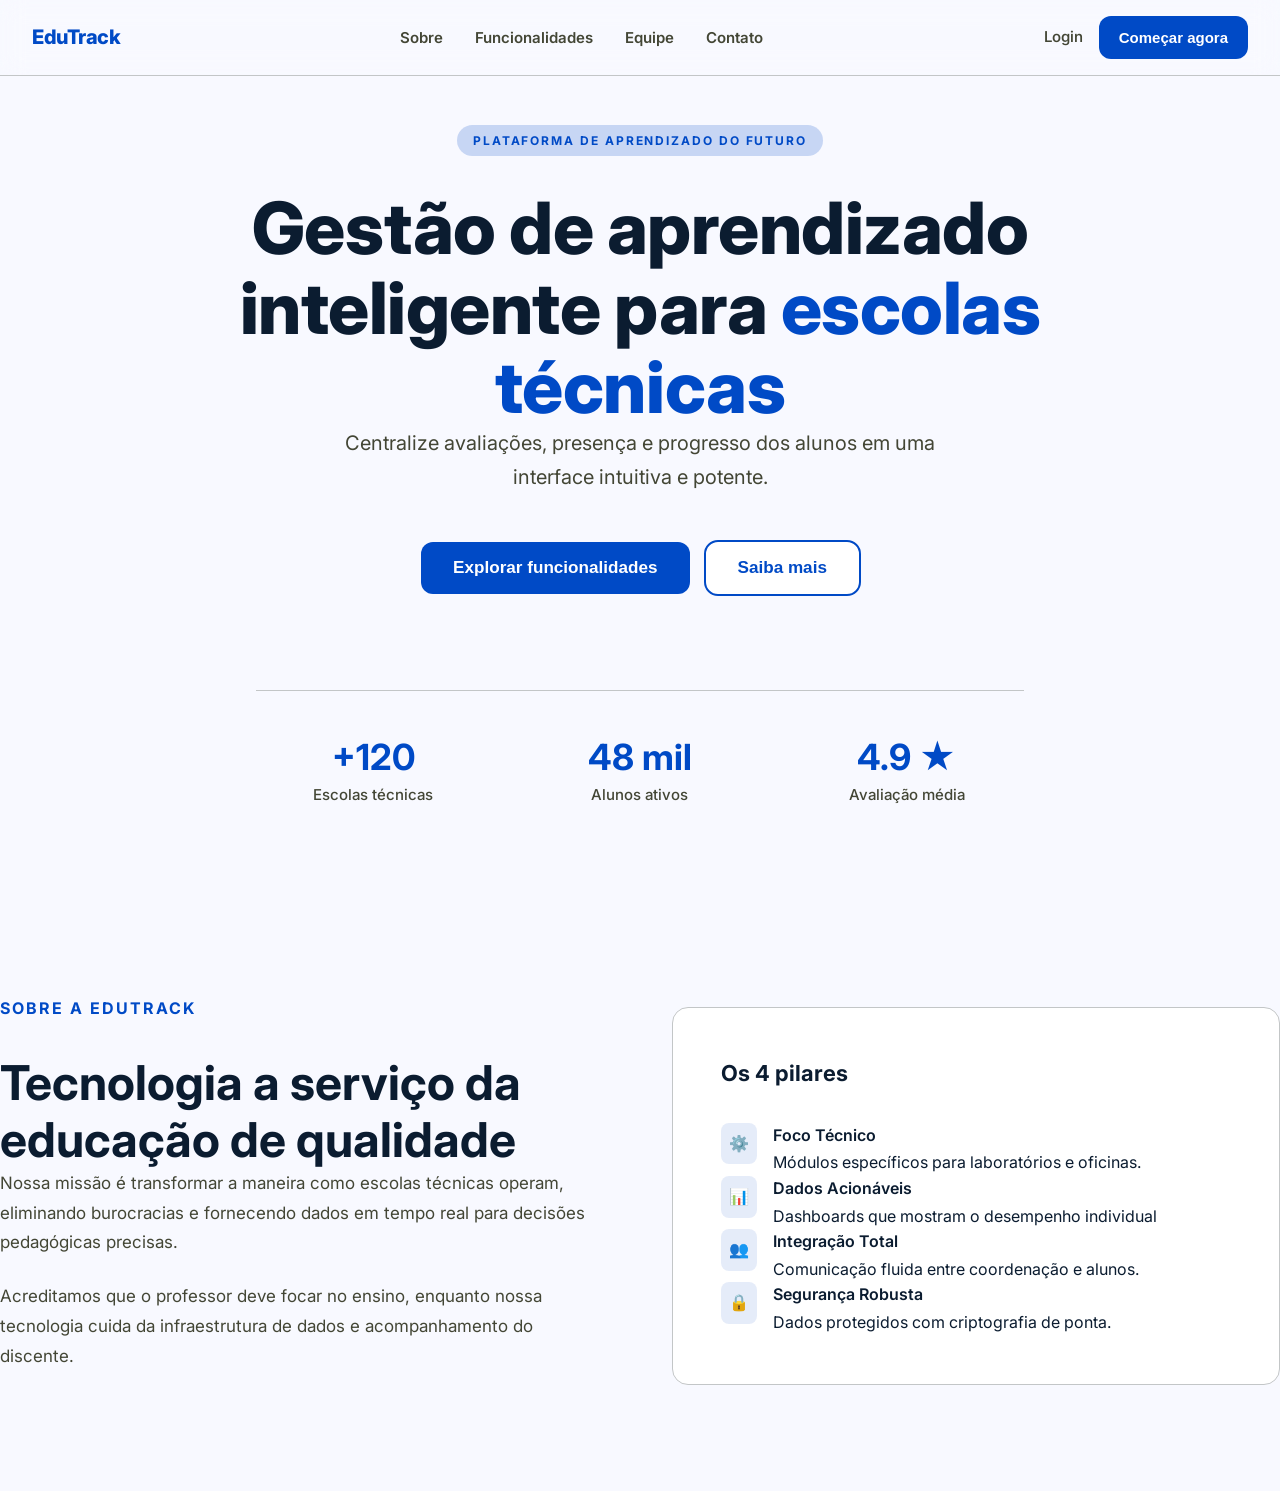
==== aula04-landingPage/index.html @ e6868b54 "Criação de landing page, adicionando elementos" ====
<!DOCTYPE html>
<html lang="pt-br">

<head>
    <meta charset="UTF-8">
    <meta name="viewport" content="width=device-width, initial-scale=1.0">
    <link rel="preconnect" href="https://fonts.googleapis.com">
    <link rel="preconnect" href="https://fonts.gstatic.com" crossorigin>
    <link
        href="https://fonts.googleapis.com/css2?family=Inter:ital,opsz,wght@0,14..32,100..900;1,14..32,100..900&display=swap"
        rel="stylesheet">
    <link rel="stylesheet" href="style.css">
    <title>Landing Page EduTrack</title>
</head>

<body>

    <header class="navbar">
        <nav class="navbar-inner">
            <a href="#" class="navbar-logo">EduTrack</a>
            <ul class="navbar-links">
                <li><a href="#sobre">Sobre</a></li>
                <li><a href="#funcionalidades">Funcionalidades</a></li>
                <li><a href="#equipe">Equipe</a></li>
                <li><a href="#contato">Contato</a></li>
            </ul>

            <div class="navbar-botoes">
                <a href="#login" class="navbar-login-link">Login</a>
                <button class="navbar-button">Começar agora</button>
            </div>

        </nav>

    </header>

    <main>

        <section class="hero">
            <span class="hero-label">Plataforma de aprendizado do futuro
            </span>
            <h1 class="hero-titulo">
                Gestão de aprendizado inteligente para <span>escolas técnicas</span>
            </h1>
            <p class="hero-subtitulo">Centralize avaliações, presença e progresso dos alunos em uma interface intuitiva
                e potente.</p>

            <div class="hero-botoes">
                <button class="btn-funcionalidades">Explorar funcionalidades</button>
                <button class="btn-saiba-mais">Saiba mais</button>
            </div>

            <div class="hero-estatisticas">
                <!-- Primeiro item -->
                <div class="hero-estatisticas-item">
                    <span class="dados-numeros">+120</span>
                    <span class="dados-descricao">Escolas técnicas</span>
                </div>
                <!-- Segundo item -->
                <div class="hero-estatisticas-item">
                    <span class="dados-numeros">48 mil</span>
                    <span class="dados-descricao">Alunos ativos</span>
                </div>
                <!-- Terceiro item -->
                <div class="hero-estatisticas-item">
                    <span class="dados-numeros">4.9 ★</span>
                    <span class="dados-descricao">Avaliação média</span>
                </div>
            </div>

        </section>

        <section class="sobre">
            <div class="container">
                <div class="sobre-texto">
                    <!-- Início Primeira Coluna -->
                    <span>Sobre a EduTrack
                    </span>
                    <h2 class="sobre-titulo">Tecnologia a serviço da educação de qualidade</h2>
                    <p class="sobre-paragrafo">Nossa missão é transformar a maneira como escolas técnicas operam,
                        eliminando burocracias e fornecendo dados em tempo real para decisões pedagógicas precisas.</p>
                    <p class="sobre-paragrafo">Acreditamos que o professor deve focar no ensino, enquanto nossa
                        tecnologia cuida da infraestrutura de dados e acompanhamento do discente.</p>

                </div> <!--  Final Primeira Coluna -->
                <!-- Início segunda coluna -> Coluna dos pilares -->
                <div class="sobre-pilares">
                    <h3 class="sobre-pilares-titulo">
                        Os 4 pilares
                    </h3>
                    <ul class="pilar-lista">
                        <li class="pilar">
                            <div class="pilar-icone">⚙️</div>
                            <div>
                                <strong class="pilar-titulo">Foco Técnico</strong>
                                <span class="pilar-descricao">Módulos específicos para laboratórios e oficinas.</span>
                            </div>
                        </li>

                        <li class="pilar">
                            <div class="pilar-icone">📊</div>
                            <div>
                                <strong class="pilar-titulo">Dados Acionáveis</strong>
                                <span class="pilar-descricao">Dashboards que mostram o desempenho individual</span>
                            </div>
                        </li>

                        <li class="pilar">
                            <div class="pilar-icone">👥</div>
                            <div>
                                <strong class="pilar-titulo">
                                    Integração Total</strong>
                                <span class="pilar-descricao">Comunicação fluida entre coordenação e alunos.</span>
                            </div>
                        </li>

                        <li class="pilar">
                            <div class="pilar-icone">🔒</div>
                            <div>
                                <strong class="pilar-titulo">Segurança Robusta</strong>
                                <span class="pilar-descricao">Dados protegidos com criptografia de ponta.</span>
                            </div>
                        </li>
                    </ul>
                </div>
            </div>
        </section>
    </main>

</body>

</html>
---- aula04-landingPage/style.css ----
*{
    margin: 0;
    padding: 0;
    box-sizing: border-box;
}

/* Declaração das varáveis CSS (Custom Properties) */

:root{
    /* Cores da landing page */
    --cor-principal: #004ac6;
    --cor-principal-hover: #003AE8;
    --cor-fundo: #f8f9ff;
    --cor-branca: #FFFFFF;
    --cor-fundo-secundario: #eff4ff;
    --cor-azul-claro: #dce9ff;
    --cor-do-text: #0b1c30;
    --cor-text-suave: #434635;
    --cor-borda: #c3c6c7;

    /* Tipografia */

    --fonte-principal: 'Inter';

    /* Espaçamentos - Medida: rem */

    --espaco-xs: 0.5rem; /*8px*/
    --espaco-sm: 1rem; /*16px*/
    --espaco-md: 1.5rem; /*24px*/
    --espaco-lg: 2rem; /*32px*/
    --espaco-xl: 3rem; /*48px*/
    --espaco-xxl: 6rem; /*96px*/

    /* Bordas arredondadas */
    --raio-sm: 0.5rem;
    --raio-md: 0.75rem;
    --raio-lg: 1rem;



}

body {
    font-family: var(--fonte-principal);
    background-color: var(--cor-fundo);
    color: var(--cor-do-text);
    line-height: 1.6;

}

.navbar{
    /* Fixa o elemento na tela */
    position: fixed;
    top: 0;
    left: 0;
    width: 100%;
    z-index: 99999 ;  /*Posicionamento dos itens em camada FRENTE - SOBREPOSTO */
    backdrop-filter: blur(12px); /* Efeito de vidro opaco */
    border-bottom: 1px solid var(--cor-borda);
    
}

.navbar-inner {
    display: flex;
    justify-content: space-between;
    align-items: center;
    max-width: 1280px;
    margin: 0 auto; /* Centraliza o elemento horizontalmente */
    padding: var(--espaco-sm) var(--espaco-lg);


}

.navbar-logo {
    font-size: 1.25rem;
    font-weight: 800;
    color: var(--cor-principal);
    text-decoration: none;
    letter-spacing: -0.03rem;

}

.navbar-links {
    display: flex;
    list-style: none;
    gap: var(--espaco-lg);
}

.navbar-links a {
    text-decoration: none;
    color: var(--cor-text-suave);
    font-size: 0.9375rem;
    font-weight: 600;

}
/*Comportamento quando passa o mouse por cima*/
.navbar-links a:hover {
    color: var(--cor-principal);
}
.navbar-botoes {
    display: flex;
    align-items: center;
    gap: var(--espaco-sm);
}

.navbar-button {
    background-color: var(--cor-principal);
    border: none;
    color: var(--cor-branca);
    font-size: 0.9375rem;
    font-weight: 700;
    padding: 0.8rem 1.25rem;
    border-radius: var(--raio-md);
    cursor: pointer; /*Mãozinha aparecendo no botão*/
    transition: all 0.15s ease;



}
/*Dentro do hover só adicionamos o que será alterado*/
.navbar-button:hover{
    background-color: var(--cor-principal-hover);
    transform: scale(1.05);
}

.navbar-login-link{
    text-decoration:none;
    color:var(--cor-text-suave);
    font-weight: 550;
    font-size: 0.9375rem;

}

.navbar-login-link:hover{
    color:var(--cor-principal-hover)
}

.hero{
    /*vh= viewport height. 100vh = altura total da janela*/
    min-height: 100vh;
    display: flex;
    flex-direction: column;
    align-items: center;
    justify-content: center;
    padding: var(--espaco-lg) var(--espaco-xxl);
}
.hero-label{
    display: inline-block;
    /* background-color: #0049c659 ; */
    background-color: color-mix(in srgb, var(--cor-principal) 20%, transparent);
    border-radius: var(--raio-lg);
    text-transform: uppercase;
    color: var(--cor-principal);
    font-size: 0.75rem;
    font-weight: 700;
    letter-spacing: 0.12rem;
    padding: 0.375rem 1rem;
margin: var(--espaco-lg);
}
.hero-titulo {
    /* clamp(mínimo,ideal,máximo da fonte) siginifica:
    - Nunca menor que o "mínimo" - em telas pequenas
    - Tamanho ideal 
    - Nunca maior que "máximo" - em telas grades
    */
    font-size: clamp(2.5rem, 5.7rem, 4.5rem);
    font-weight: 800;
    line-height: 1.1;
    letter-spacing: -0.03rem;
    color: var(--cor-do-text);
    max-width: 56rem;
    text-align: center;
}
.hero-titulo span{
    color:var(--cor-principal) ;
}

.hero-subtitulo {
    font-size: clamp(1rem, 1.875rem, 1.25rem);
    color: var(--cor-text-suave);
    max-width: 42rem;
    line-height: 1.7;
    margin-bottom: var(--espaco-xl);
    text-align: center;
}
.hero-botoes{
    display:flex;
    gap: var(--espaco-sm);
    margin-bottom: var(--espaco-xxl);
}

.btn-funcionalidades{
        background-color: var(--cor-principal);
    border: none;
    color: var(--cor-branca);
    font-size: 1.07rem;
    font-weight: 700;
    padding: 1rem 2rem;
    border-radius: var(--raio-md);
    cursor: pointer; /*Mãozinha aparecendo no botão*/
    transition: all 0.15s ease;
}

.btn-funcionalidades:hover{    background-color: var(--cor-principal-hover);
    transform: scale(1.05);
}
.btn-saiba-mais{
        background-color: var(--cor-branca);
    border: none;
    outline: 2px solid var(--cor-principal);
    color: var(--cor-principal);
    font-size: 1.07rem;
    font-weight: 700;
    padding: 1rem 2rem;
    border-radius: var(--raio-md);
    cursor: pointer; /*Mãozinha aparecendo no botão*/
    transition: all 0.15s ease;
}
.btn-saiba-mais:hover{  
    transform: scale(1.05);
}

.hero-estatisticas{
    display: grid;
    grid-template-columns: repeat(3, 1fr);
    gap: var(--espaco-lg);
    width: 100%;
    max-width: 48rem;
    padding-top: var(--espaco-xl);
    border-top: 1px solid var(--cor-borda);


}

.hero-estatisticas-item{
    display:flex;
    flex-direction: column;
    align-items: center;
    gap: var(--espaco-xs);
    
}

.dados-numeros{
font-size: 2.25rem;
color: var(--cor-principal);
font-weight: 700;
line-height: 1;

}

.dados-descricao{
    font-size: 0.9375rem;
    color: var(--cor-text-suave);
    font-weight: 500;
}

.sobre{
    padding: var(--espaco-xxl) 0;
    
}

.sobre .container{
    display: grid;
    grid-template-columns: 1fr 1fr;
    /* 1f 1f -> Duas colunas de tamanhos iguais */
    gap: 4rem;
    align-items: center;
    max-width: 1280px;
    margin: 0 auto;
}
.sobre-texto span{
    text-transform: uppercase;
    color: var(--cor-principal);
    font-weight: 700;
    letter-spacing: 2px;
    margin-bottom: var(--espaco-lg);

}
.sobre-titulo{
    font-size: clamp(1.75rem, 3rem, 3rem);
    font-weight: 700;
    line-height: 1.2;
    color: var(--cor-do-text);
    margin-top: var(--espaco-lg);
}

.sobre-paragrafo{
    font-size: 1.0625rem;
    color: var(--cor-text-suave);
    line-height: 1.75;
    margin-bottom: var(--espaco-md);
}

.sobre-pilares{
    background-color: var(--cor-branca);
    border: 1px solid var(--cor-borda);
    border-radius: var(--raio-lg);
    padding: var(--espaco-xl);

}

.sobre-pilares-titulo{
    font-size: 1.375rem;
    font-weight: 700;
    color: var(--cor-do-text);
    margin-bottom: var(--espaco-lg);

}

.pilares-lista {
    list-style: none;
    display: flex;
    flex-direction: column;
    gap: var(--espaco-md);

}
.pilar{ 
    display: flex;
    align-items: start;
    gap: var(--espaco-sm)

}

.pilar-icone{
    background-color: color-mix(in srgb, var(--cor-principal) 10%, transparent);
    padding: var(--espaco-xs);
    border-radius: var(--raio-sm);
}

.pilar-titulo{
    display: block;
    font-weight: 600;
    color: var(--cor-do-text);
    margin-bottom: 2px;
}

.pilar-descicao{
    font-size: 0.875rem;
    color: var(--cor-text-suave);
    line-height: 1.5;
    
}
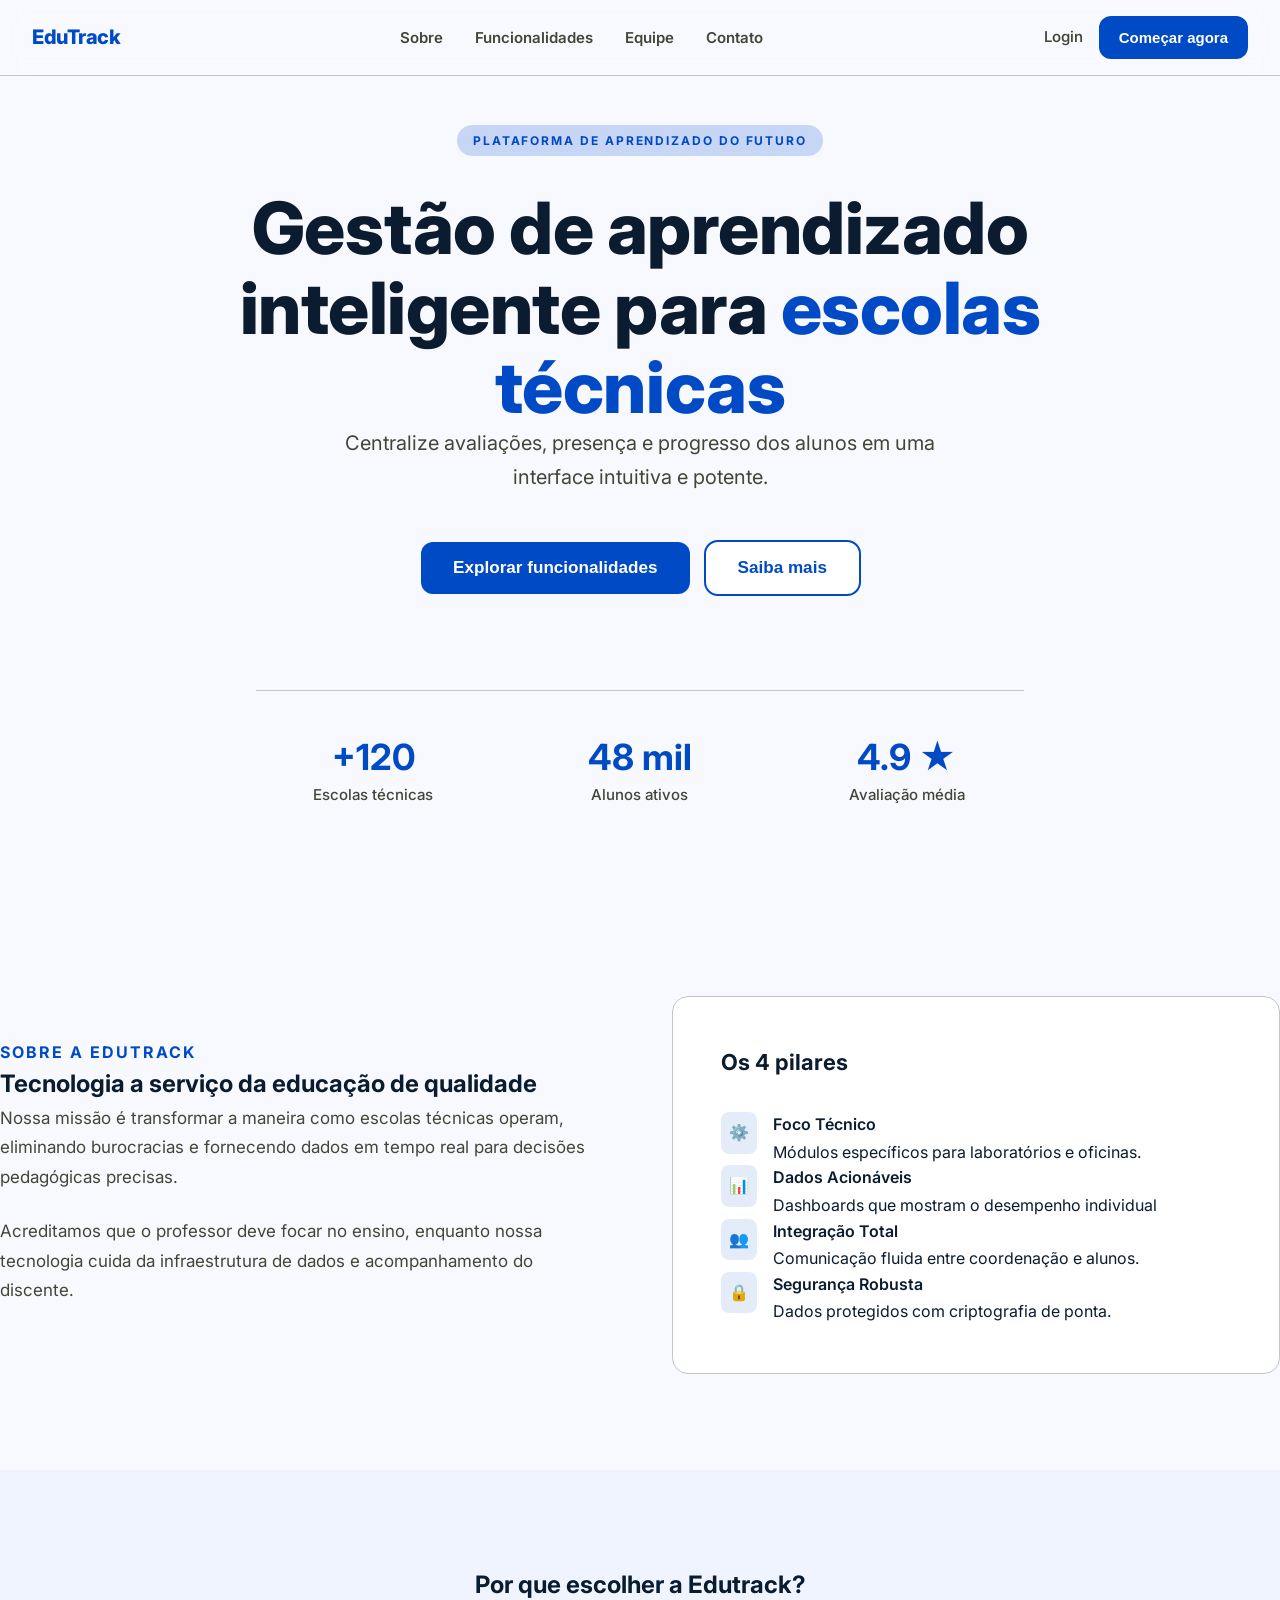
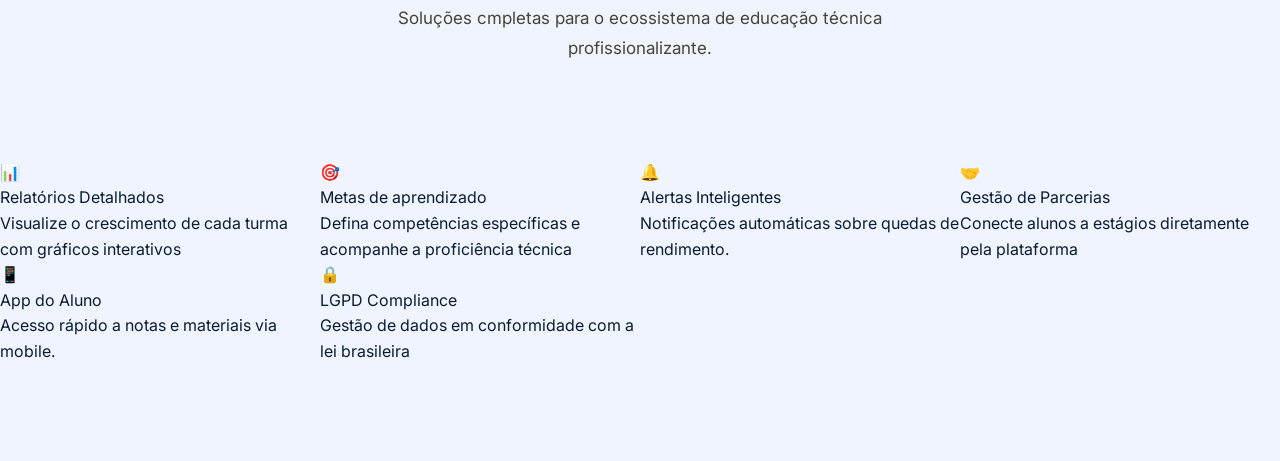
==== commit 3523bdec: "Adição de card grid" ====
--- a/aula04-landingPage/index.html
+++ b/aula04-landingPage/index.html
@@ -125,6 +125,64 @@
                 </div>
             </div>
         </section>
+
+        <section class="solucoes">
+            <div class="container">
+                <header class="solucoes-header">
+                    <h2>Por que escolher a Edutrack?</h2>
+                    <p class="solucoes-descricao">Soluções cmpletas para o ecossistema de educação técnica
+                        profissionalizante.</p>
+                </header>
+
+                <div class="cards-grid">
+
+
+                    <div class="card">
+                        <div class="card-icone">📊</div>
+                        <div class="card-titulo">Relatórios Detalhados</div>
+                        <p class="card-descricao">Visualize o crescimento de cada turma com gráficos interativos</p>
+                    </div>
+
+
+
+                    <div class="card">
+                        <div class="card-icone">🎯</div>
+                        <div class="card-titulo">Metas de aprendizado</div>
+                        <p class="card-descricao">Defina competências específicas e acompanhe a proficiência técnica</p>
+                    </div>
+
+
+                    <div class="card">
+                        <div class="card-icone">🔔</div>
+                        <div class="card-titulo">Alertas Inteligentes</div>
+                        <p class="card-descricao">Notificações automáticas sobre quedas de rendimento.</p>
+                    </div>
+
+
+                    <div class="card">
+                        <div class="card-icone">🤝</div>
+                        <div class="card-titulo">Gestão de Parcerias</div>
+                        <p class="card-descricao">Conecte alunos a estágios diretamente pela plataforma</p>
+                    </div>
+
+
+                    <div class="card">
+                        <div class="card-icone">📱</div>
+                        <div class="card-titulo">App do Aluno</div>
+                        <p class="card-descricao">Acesso rápido a notas e materiais via mobile.</p>
+                    </div>
+
+                    <div class="card">
+                        <div class="card-icone">🔒</div>
+                        <div class="card-titulo">LGPD Compliance</div>
+                        <p class="card-descricao">Gestão de dados em conformidade com a lei brasileira</p>
+                    </div>
+
+
+                </div>
+
+            </div>
+        </section>
     </main>
 
 </body>
--- a/aula04-landingPage/style.css
+++ b/aula04-landingPage/style.css
@@ -47,6 +47,13 @@
     line-height: 1.6;
 
 }
+.h2{
+    font-size: clamp(1.75rem, 3rem, 3rem);
+    font-weight: 700;
+    line-height: 1.2;
+    color: var(--cor-do-text);
+    margin-top: var(--espaco-lg);
+}
 
 .navbar{
     /* Fixa o elemento na tela */
@@ -276,13 +283,6 @@
     margin-bottom: var(--espaco-lg);
 
 }
-.sobre-titulo{
-    font-size: clamp(1.75rem, 3rem, 3rem);
-    font-weight: 700;
-    line-height: 1.2;
-    color: var(--cor-do-text);
-    margin-top: var(--espaco-lg);
-}
 
 .sobre-paragrafo{
     font-size: 1.0625rem;
@@ -339,4 +339,38 @@
     color: var(--cor-text-suave);
     line-height: 1.5;
     
+}
+
+
+.solucoes{
+    background-color: var(--cor-fundo-secundario);
+    padding: var(--espaco-xxl) 0;
+
+}
+
+.solucoes .container{
+    max-width: 1280px;
+    margin: 0 auto;
+
+}
+
+.solucoes-header{
+    text-align: center;
+    margin-bottom: var(--espaco-xxl);
+}
+
+.solucoes-descricao{
+    text-align: center;
+    font-size: 1.0625rem;
+    color: var(--cor-text-suave); 
+    line-height: 1.75;
+    margin: 0 auto;
+    max-width: 38rem;
+}
+
+.cards-grid{
+    display: grid;
+    /*Auto-fill: o grid cria quantas colunas couberem */
+    /*minmax(300,1fr): cada coluna tem no mínimo 300px e no máximo 1fr (distribui no espaço restante)*/
+    grid-template-columns: repeat(auto-fill, minmax(300px,1fr)) ;
 }
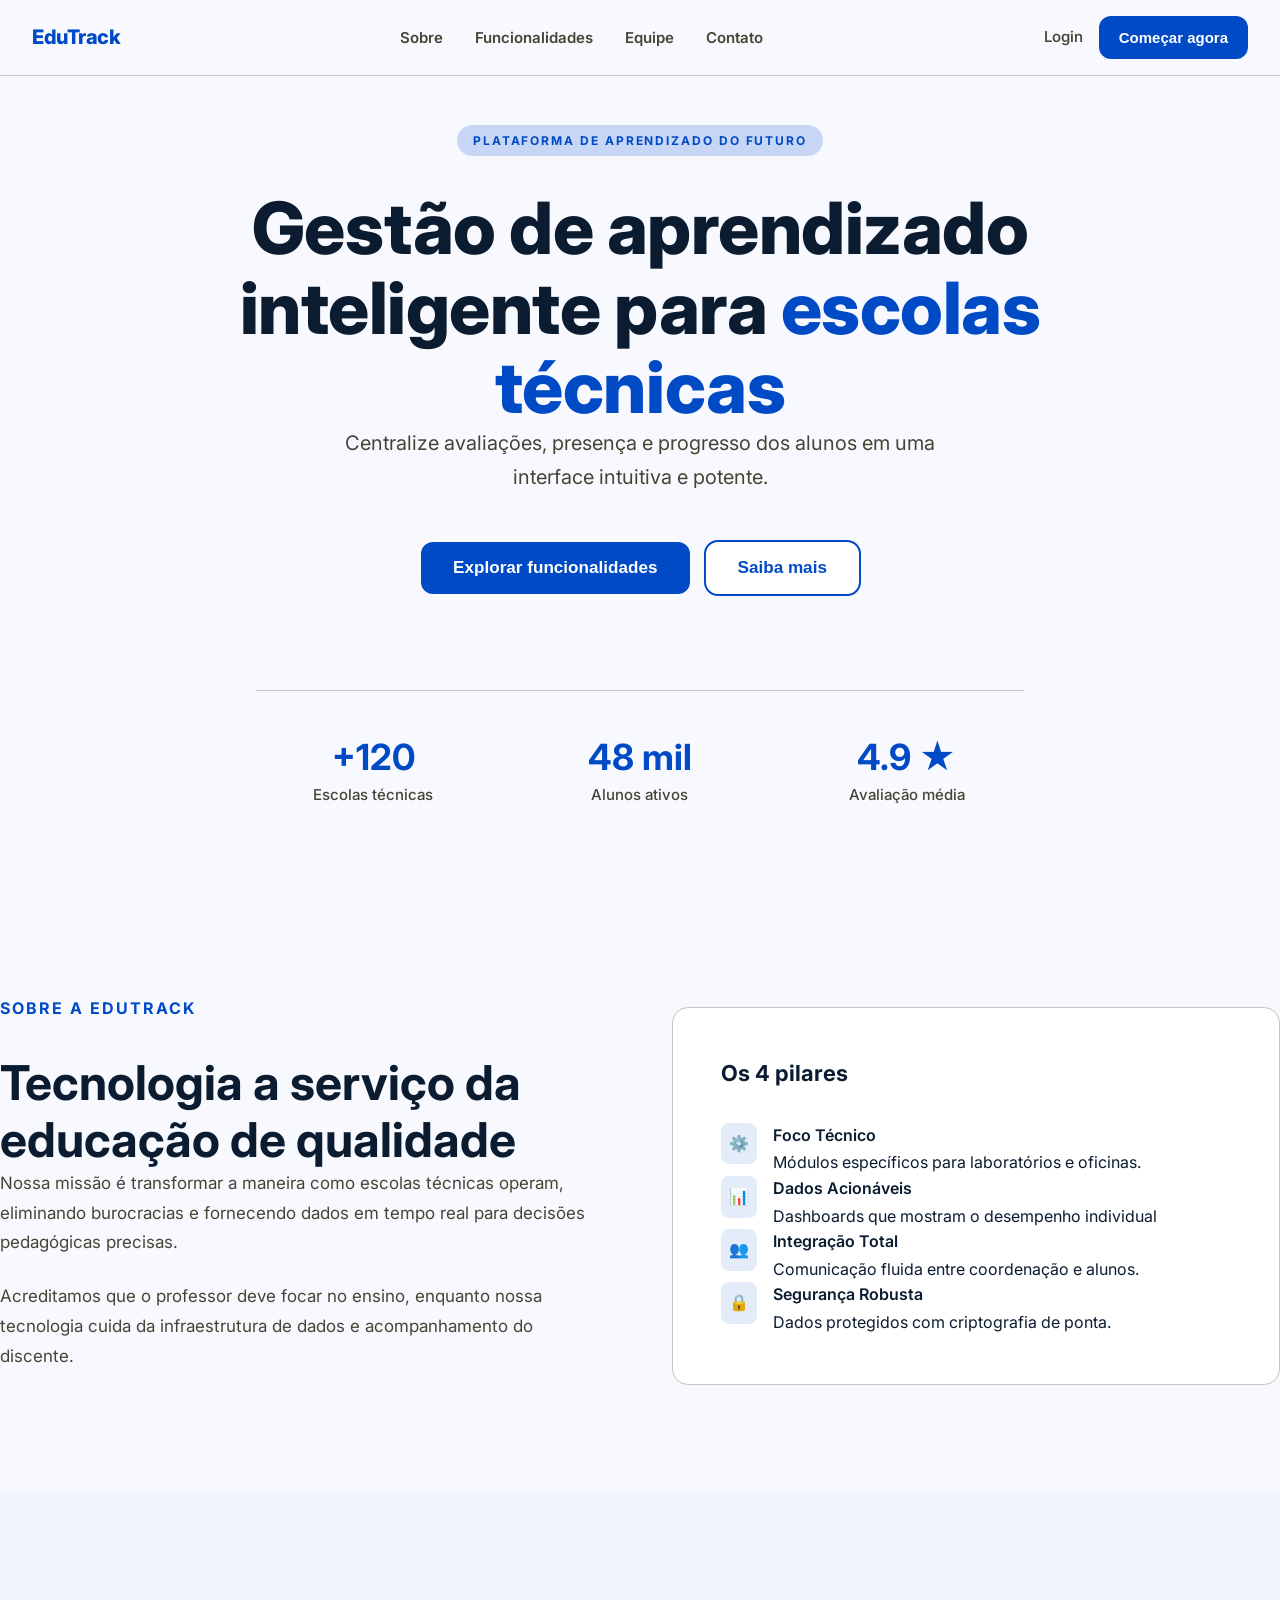
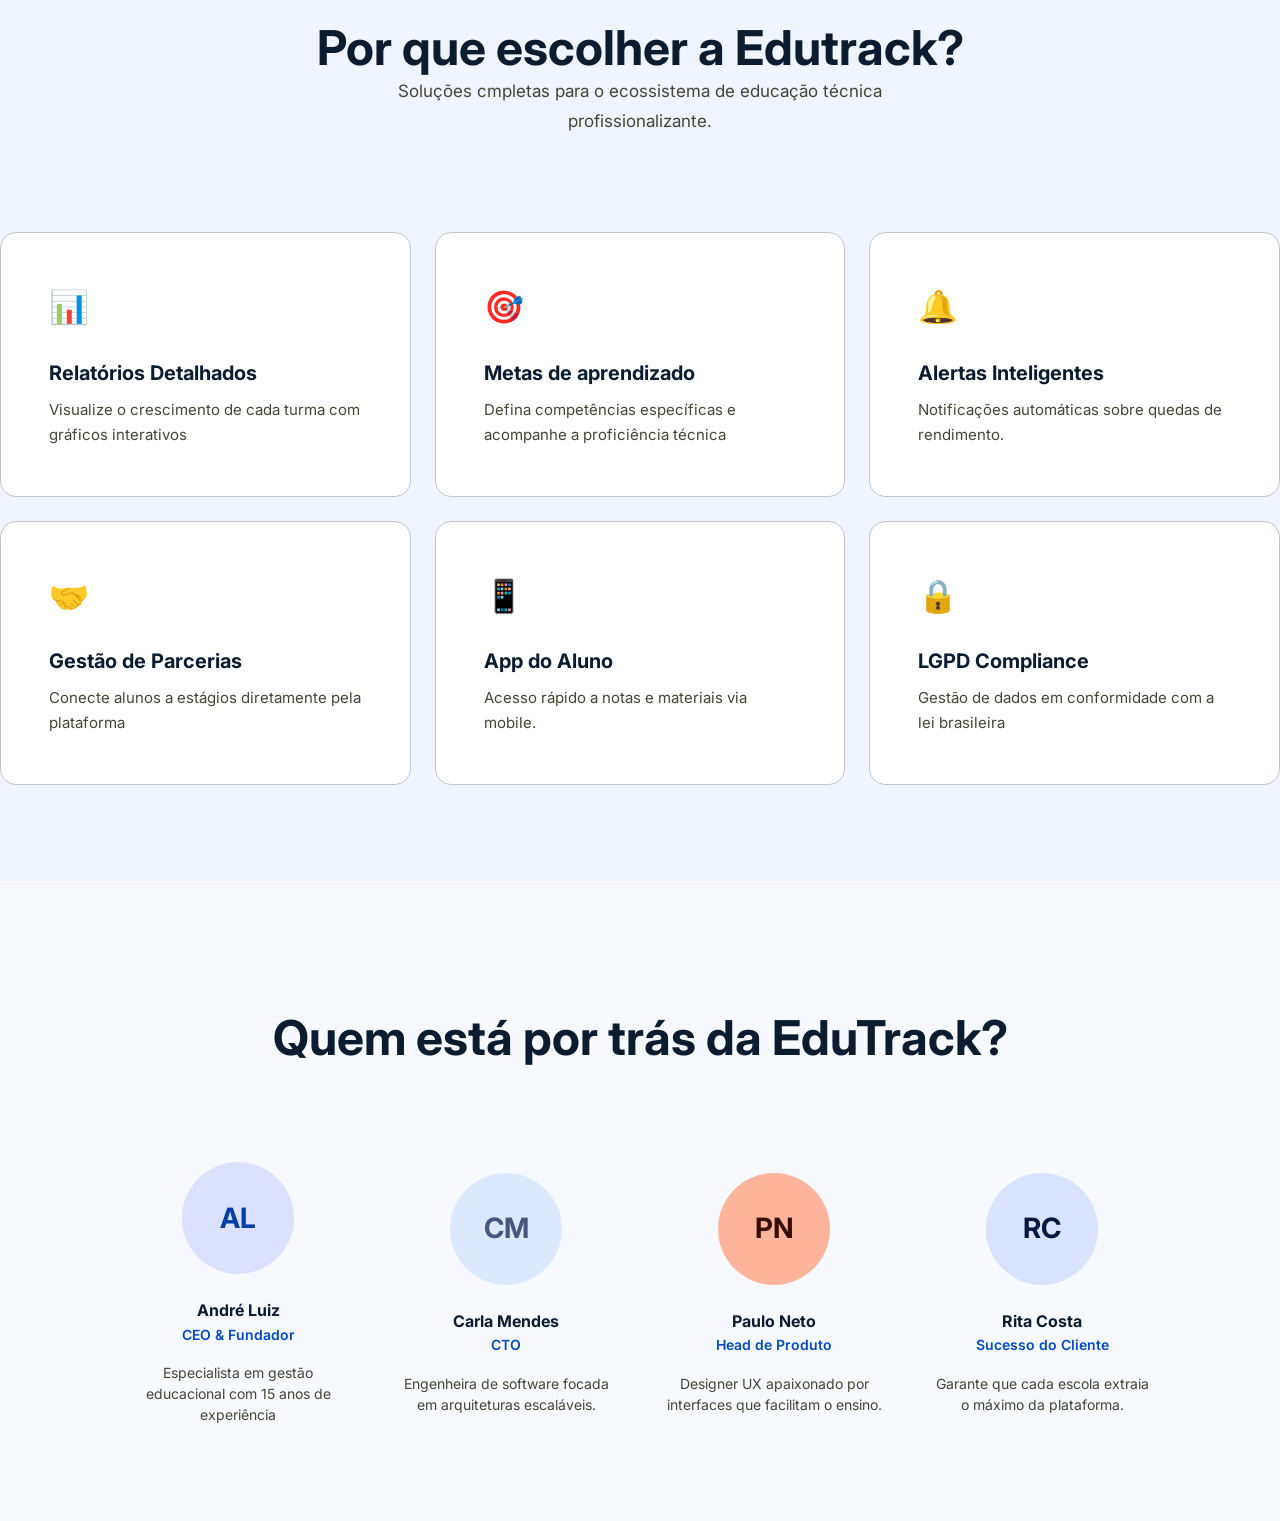
==== commit bd19c11e: "Adição de seção equipe" ====
--- a/aula04-landingPage/index.html
+++ b/aula04-landingPage/index.html
@@ -183,6 +183,55 @@
 
             </div>
         </section>
+
+        <section class="equipe">
+
+            <div class="container-equipe">
+                <h2>Quem está por trás da EduTrack?</h2>
+
+                <div class="dados-equipe">
+
+                    <div class="membro-equipe">
+
+                        <div class="avatar" style="background-color: #dbe1ff; color: #003ea8;">AL</div>
+                        <h4>André Luiz</h4>
+                        <span class="membro-cargo">CEO & Fundador</span>
+                        <p class="membro-descricao">Especialista em gestão educacional com 15 anos de experiência</p>
+
+
+                    </div>
+                    <div class="membro-equipe">
+
+                        <div class="avatar" style="background-color: #dce9ff; color: #465780;">CM</div>
+                        <h4>Carla Mendes</h4>
+                        <span class="membro-cargo">CTO</span>
+                        <p class="membro-descricao">Engenheira de software focada em arquiteturas escaláveis.</p>
+                    </div>
+
+
+                    <div class="membro-equipe">
+
+                        <div class="avatar" style="background-color: #ffb59c;color:#380c00 ;">PN</div>
+                        <h4>Paulo Neto</h4>
+                        <span class="membro-cargo">Head de Produto</span>
+                        <p class="membro-descricao">Designer UX apaixonado por interfaces que facilitam o ensino.</p>
+                    </div>
+
+
+                    <div class="membro-equipe">
+
+                        <div class="avatar" style="background-color: #d9e2ff;color: #051a40">RC</div>
+                        <h4>Rita Costa</h4>
+                        <span class="membro-cargo">Sucesso do Cliente</span>
+                        <p class="membro-descricao">Garante que cada escola extraia o máximo da plataforma.</p>
+                    </div>
+
+
+                </div>
+
+            </div>
+
+        </section>
     </main>
 
 </body>
--- a/aula04-landingPage/style.css
+++ b/aula04-landingPage/style.css
@@ -47,7 +47,7 @@
     line-height: 1.6;
 
 }
-.h2{
+h2{
     font-size: clamp(1.75rem, 3rem, 3rem);
     font-weight: 700;
     line-height: 1.2;
@@ -372,5 +372,104 @@
     display: grid;
     /*Auto-fill: o grid cria quantas colunas couberem */
     /*minmax(300,1fr): cada coluna tem no mínimo 300px e no máximo 1fr (distribui no espaço restante)*/
-    grid-template-columns: repeat(auto-fill, minmax(300px,1fr)) ;
-}+    grid-template-columns: repeat(auto-fill, minmax(400px,1fr));
+    gap: var(--espaco-md);
+}
+
+.card{
+    background-color: var(--cor-branca);
+    border: 1px solid var(--cor-borda);
+    border-radius: var(--raio-lg);
+    padding: var(--espaco-xl);
+    transition:transform 0.2s ease;
+
+}
+
+.card:hover{
+    transform: translateY(-6px);
+    box-shadow: 0 12px 40px #00000028;
+
+}
+
+.card-icone{
+    font-size: 2rem;
+    font-weight: 700;
+    margin-bottom: var(--espaco-md);
+}
+
+.card-titulo{
+    font-size: 1.25rem;
+    font-weight: 700;
+    color: var(--cor-do-text);
+    margin-bottom: var(--espaco-xs);
+}
+
+.card-descricao{
+    font-size: 0.9375rem;
+    color: var(--cor-text-suave);
+    line-height: 1.7;
+}
+
+
+/*EQUIPE******************/
+
+.equipe{
+    padding: var(--espaco-xxl) 0;
+}
+
+.container-equipe{
+    max-width: 1280px;
+    width: 100%;
+    margin: 0 auto;
+    text-align: center;
+    
+}
+
+.dados-equipe{
+    display: flex;
+    flex-wrap: wrap;
+    justify-content: center;
+    gap: var(--espaco-xl);
+    margin-top: var(--espaco-xxl);
+}
+.membro-equipe{
+    width: 100%;
+    max-width: 220px;
+    display: flex;
+    flex-direction: column;
+    align-items: center;
+    justify-content: center;
+
+}
+.avatar{
+    width: 112px;
+    height: 112px;
+    display: flex;  
+    justify-content: center;
+    align-items: center;
+    font-size: 1.75rem;
+    font-weight: 700;
+    border-radius: 50%;
+    margin-bottom: var(--espaco-md);
+}
+
+.avatar:hover{
+    transform: scale(1.2);
+    transition: ease 0.3s;
+
+}
+
+.membro-cargo{
+    font-size: 0.875rem;
+    color: var(--cor-principal);
+    font-weight: 600;
+    margin-bottom: var(--espaco-sm);
+}
+
+.membro-descricao{
+    font-size: 0.875rem;
+    color: var(--cor-text-suave);
+    line-height: 1.5;
+    text-align: center;
+}
+
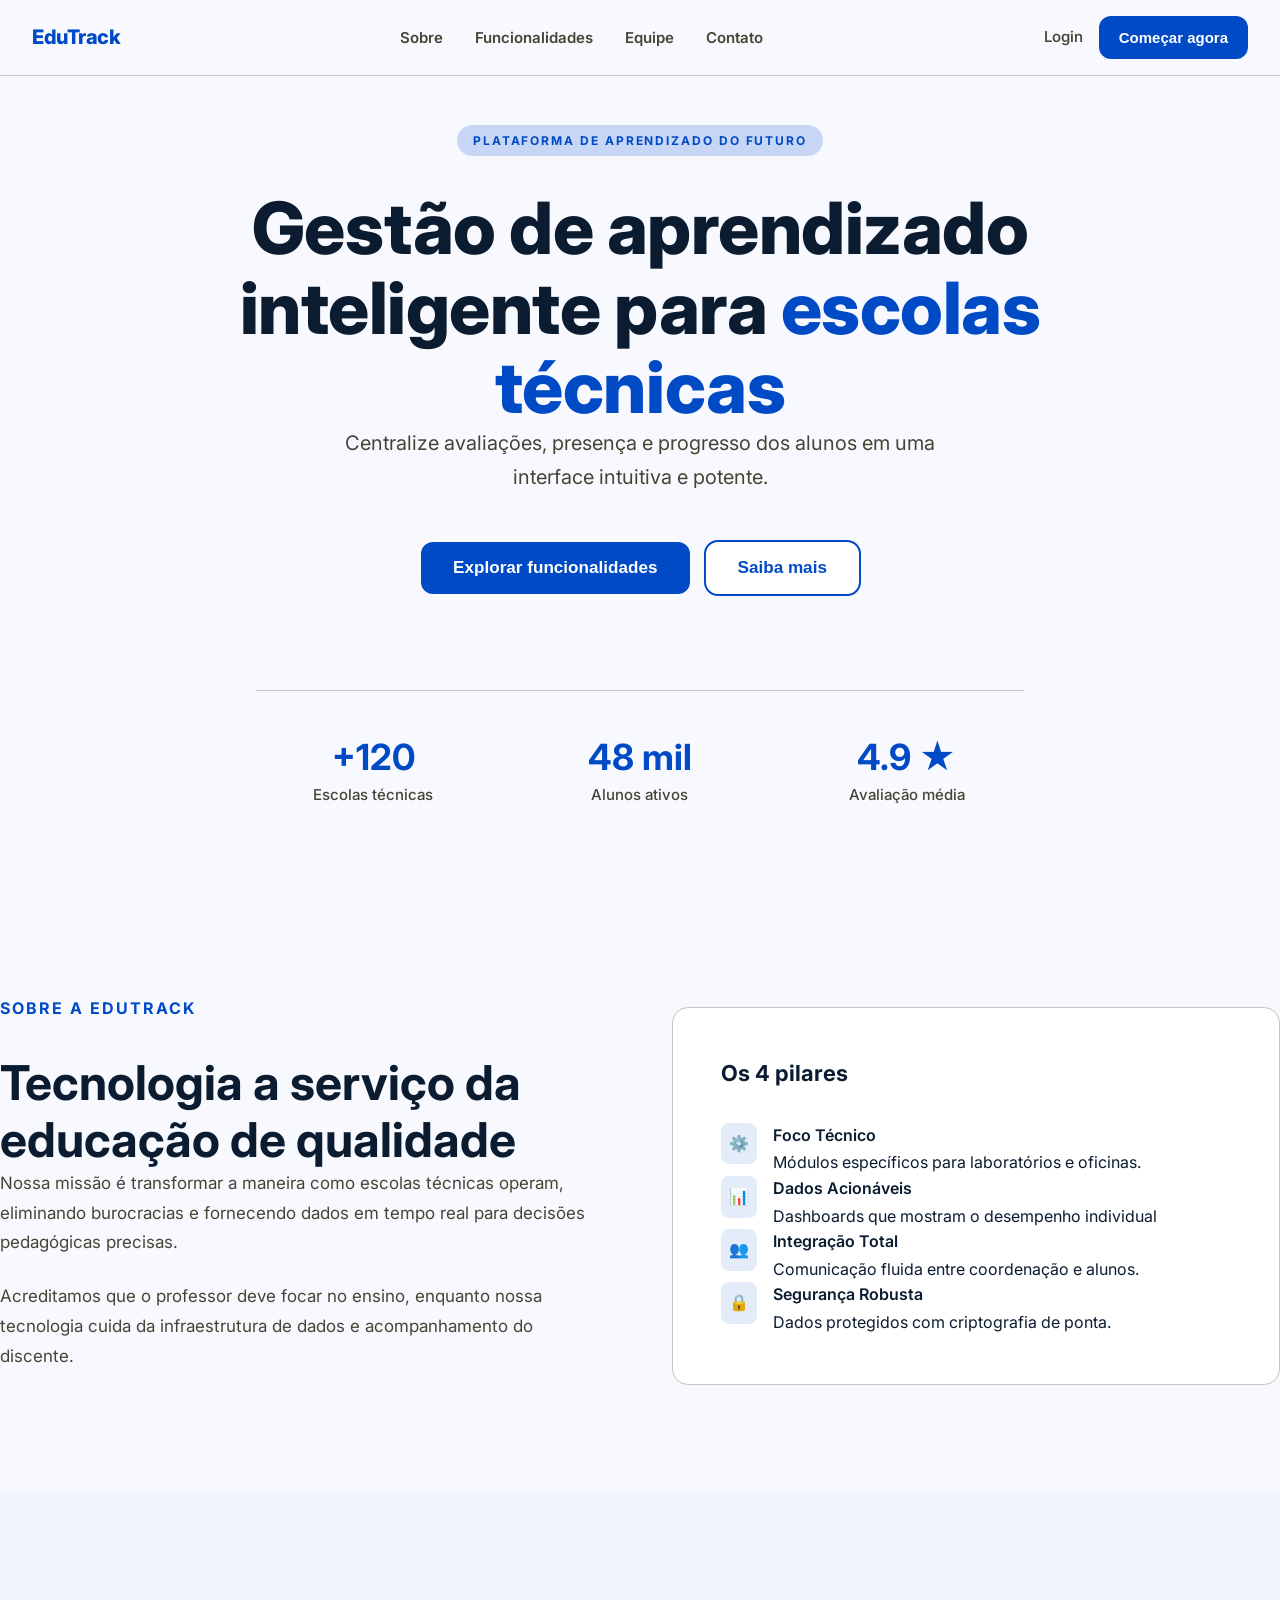
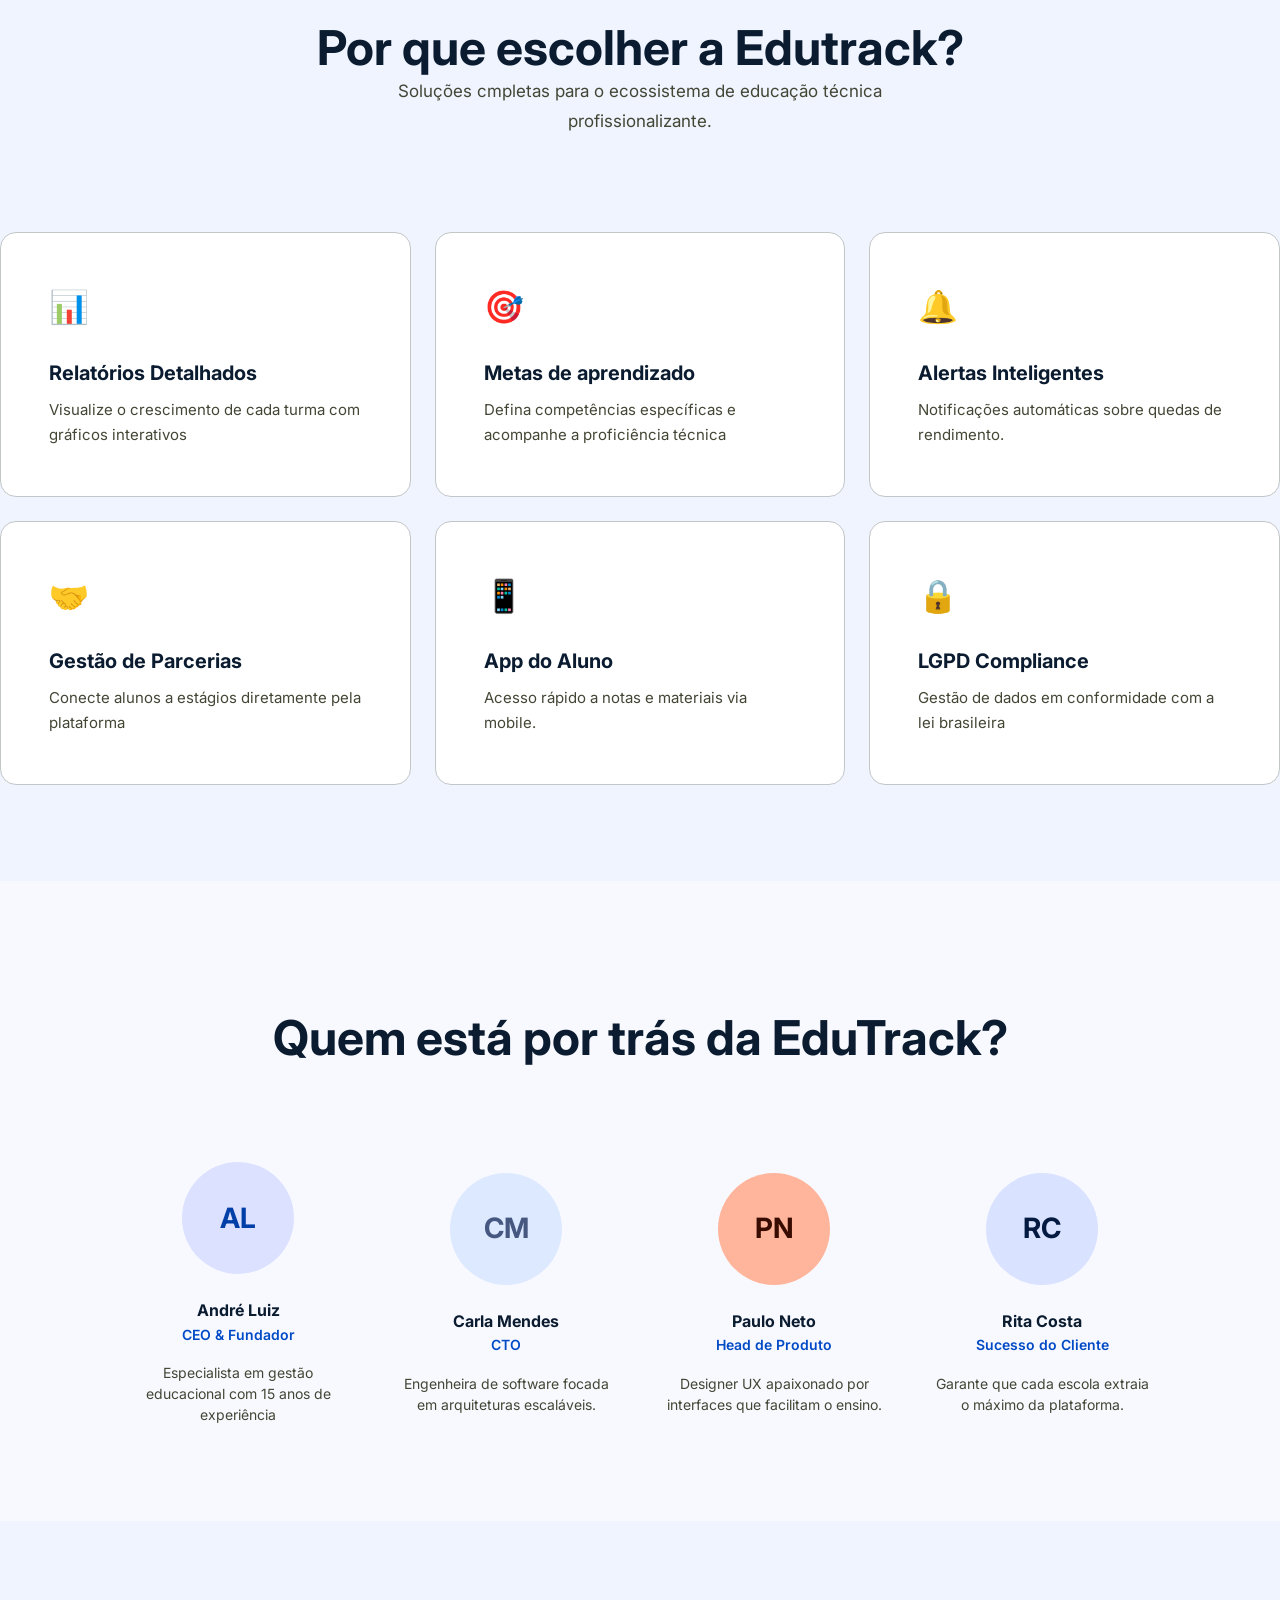
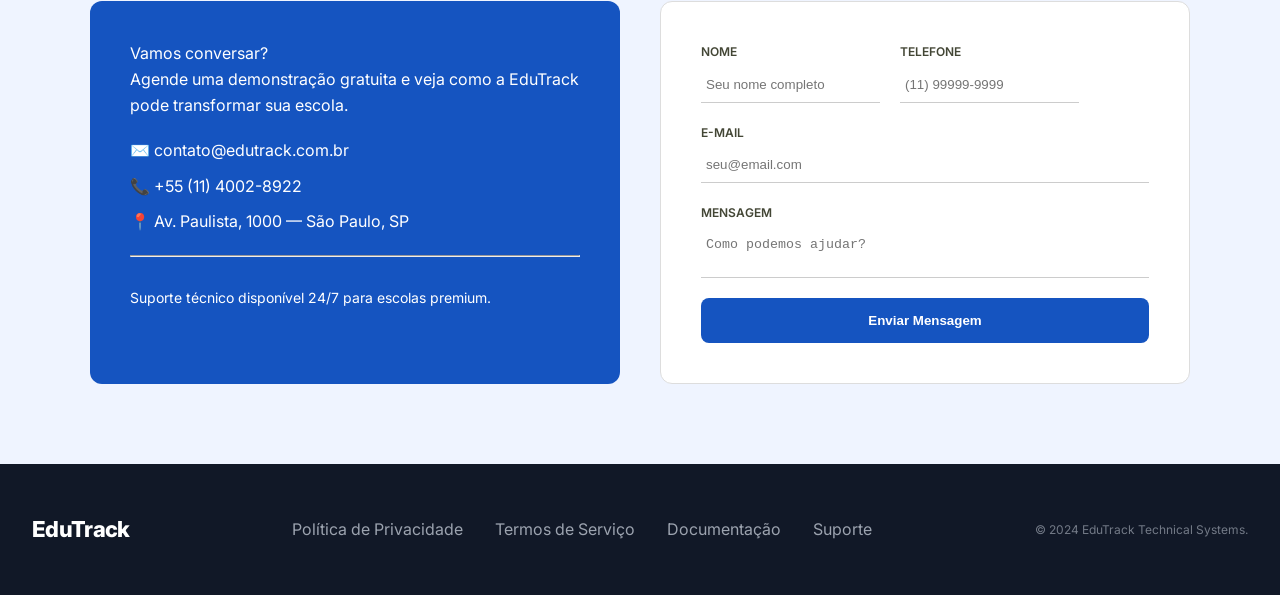
==== commit 9afc02b9: "adição contatos e footer" ====
--- a/aula04-landingPage/index.html
+++ b/aula04-landingPage/index.html
@@ -232,8 +232,82 @@
             </div>
 
         </section>
+
+        <section class="contato" id="contato">
+            <div class="contato__container">
+
+                <!-- LADO ESQUERDO (INFO) -->
+                <div class="contato__info">
+                    <h2">Vamos conversar?</h2>
+
+                        <p>
+                            Agende uma demonstração gratuita e veja como a EduTrack
+                            pode transformar sua escola.
+                        </p>
+
+                        <ul class="contato__lista">
+                            <li>✉️ contato@edutrack.com.br</li>
+                            <li>📞 +55 (11) 4002-8922</li>
+                            <li>📍 Av. Paulista, 1000 — São Paulo, SP</li>
+                        </ul>
+
+                        <hr>
+
+                        <p class="contato__rodape">
+                            Suporte técnico disponível 24/7 para escolas premium.
+                        </p>
+                </div>
+
+                <!-- LADO DIREITO (FORMULÁRIO) -->
+                <div class="contato__form">
+                    <form>
+
+                        <div class="form__linha">
+                            <div class="form__campo">
+                                <label for="nome">Nome</label>
+                                <input type="text" id="nome" placeholder="Seu nome completo" required>
+                            </div>
+
+                            <div class="form__campo">
+                                <label for="telefone">Telefone</label>
+                                <input type="tel" id="telefone" placeholder="(11) 99999-9999" required>
+                            </div>
+                        </div>
+
+                        <div class="form__campo">
+                            <label for="email">E-mail</label>
+                            <input type="email" id="email" placeholder="seu@email.com" required>
+                        </div>
+
+                        <div class="form__campo">
+                            <label for="mensagem">Mensagem</label>
+                            <textarea id="mensagem" placeholder="Como podemos ajudar?" required></textarea>
+                        </div>
+
+                        <button type="submit" class="btn-enviar">
+                            Enviar Mensagem
+                        </button>
+
+                    </form>
+                </div>
+
+            </div>
+        </section>
     </main>
 
+    <footer class="footer">
+        <div class="footer-inner">
+            <span class="logo-footer">EduTrack</span>
+            <nav class="nav-footer">
+                <a href="#">Política de Privacidade</a>
+                <a href="#">Termos de Serviço</a>
+                <a href="#">Documentação</a>
+                <a href="#">Suporte</a>
+            </nav>
+            <span class="footer-copy">© 2024 EduTrack Technical Systems.</span>
+        </div>
+    </footer>
+
 </body>
 
 </html>
--- a/aula04-landingPage/style.css
+++ b/aula04-landingPage/style.css
@@ -473,3 +473,152 @@
     text-align: center;
 }
 
+.contato {
+    background: var(--cor-fundo-secundario);
+    padding: 80px 20px;
+    display: flex;
+    justify-content: center;
+}
+ 
+.contato__container {
+    display: grid;
+    grid-template-columns: 1fr 1fr;
+    gap: 40px;
+    max-width: 1100px;
+    width: 100%;
+}
+ 
+/* LADO ESQUERDO */
+.contato__info {
+    background: #1554c0;
+    color: white;
+    padding: 40px;
+    border-radius: 12px;
+}
+ 
+.contato__info h2 {
+    font-size: 1.75rem;
+    color: white;
+    margin-bottom: 15px;
+}
+ 
+.contato__lista {
+    margin: 20px 0;
+    list-style: none;
+}
+ 
+.contato__lista li {
+    margin-bottom: 10px;
+}
+ 
+.contato__rodape {
+    margin-top: 30px;
+    font-size: 14px;
+}
+ 
+/* FORMULÁRIO */
+.contato__form {
+    background: #fff;
+    padding: 40px;
+    border-radius: 12px;
+    border: 1px solid #ddd;
+}
+ 
+.form__linha {
+    display: flex;
+    gap: 20px;
+    text-transform: uppercase;
+    align-items: start;
+    font-weight: bold;
+}
+ 
+.form__campo {
+    display: flex;
+    flex-direction: column;
+    width: 100;
+    margin-bottom: 20px;
+    text-transform: uppercase;
+font-weight: 600;
+    
+}
+ 
+.form__campo label {
+    font-size: 12px;
+    margin-bottom: 5px;
+    color: var(--cor-text-suave);
+}
+ 
+.form__campo input,
+.form__campo textarea {
+    border: none;
+    border-bottom: 1px solid #ccc;
+    padding: 10px 5px;
+    outline: none;
+}
+ 
+textarea {
+    resize: none;
+}
+ 
+.btn-enviar {
+    width: 100%;
+    background: #1554c0;
+    color: white;
+    border: none;
+    padding: 15px;
+    border-radius: 8px;
+    cursor: pointer;
+    font-weight: 700;
+}
+ 
+.btn-enviar:hover {
+    background: #0f3f94;
+    transform: scale(1.04);
+    transition: 0.3s ease;
+}
+
+/* footer*/
+
+.footer {
+    background-color: #111827;
+    color: #9ca3af;
+    padding: var(--espaco-xl) 0;
+}
+ 
+.footer-inner {
+    max-width: 1280px;
+    margin: 0 auto;
+    padding: 0 var(--espaco-lg);
+    display: flex;
+    flex-wrap: wrap;
+    justify-content: space-between;
+    align-items: center;
+    gap: var(--espaco-md);
+}
+ 
+.logo-footer {
+    font-size: 1.375rem;
+    font-weight: 800;
+    color: #fff;
+    letter-spacing: -0.03em;
+}
+ 
+.nav-footer {
+    display: flex;
+    flex-wrap: wrap;
+    gap: var(--espaco-lg);
+
+}
+ 
+.footer-copy {
+    font-size: 0.75rem;
+    opacity: 0.7;
+}
+.nav-footer a {
+    color: #9ca3af;
+    text-decoration: none; 
+}
+
+.nav-footer a:hover {
+    color: #fff; 
+}
